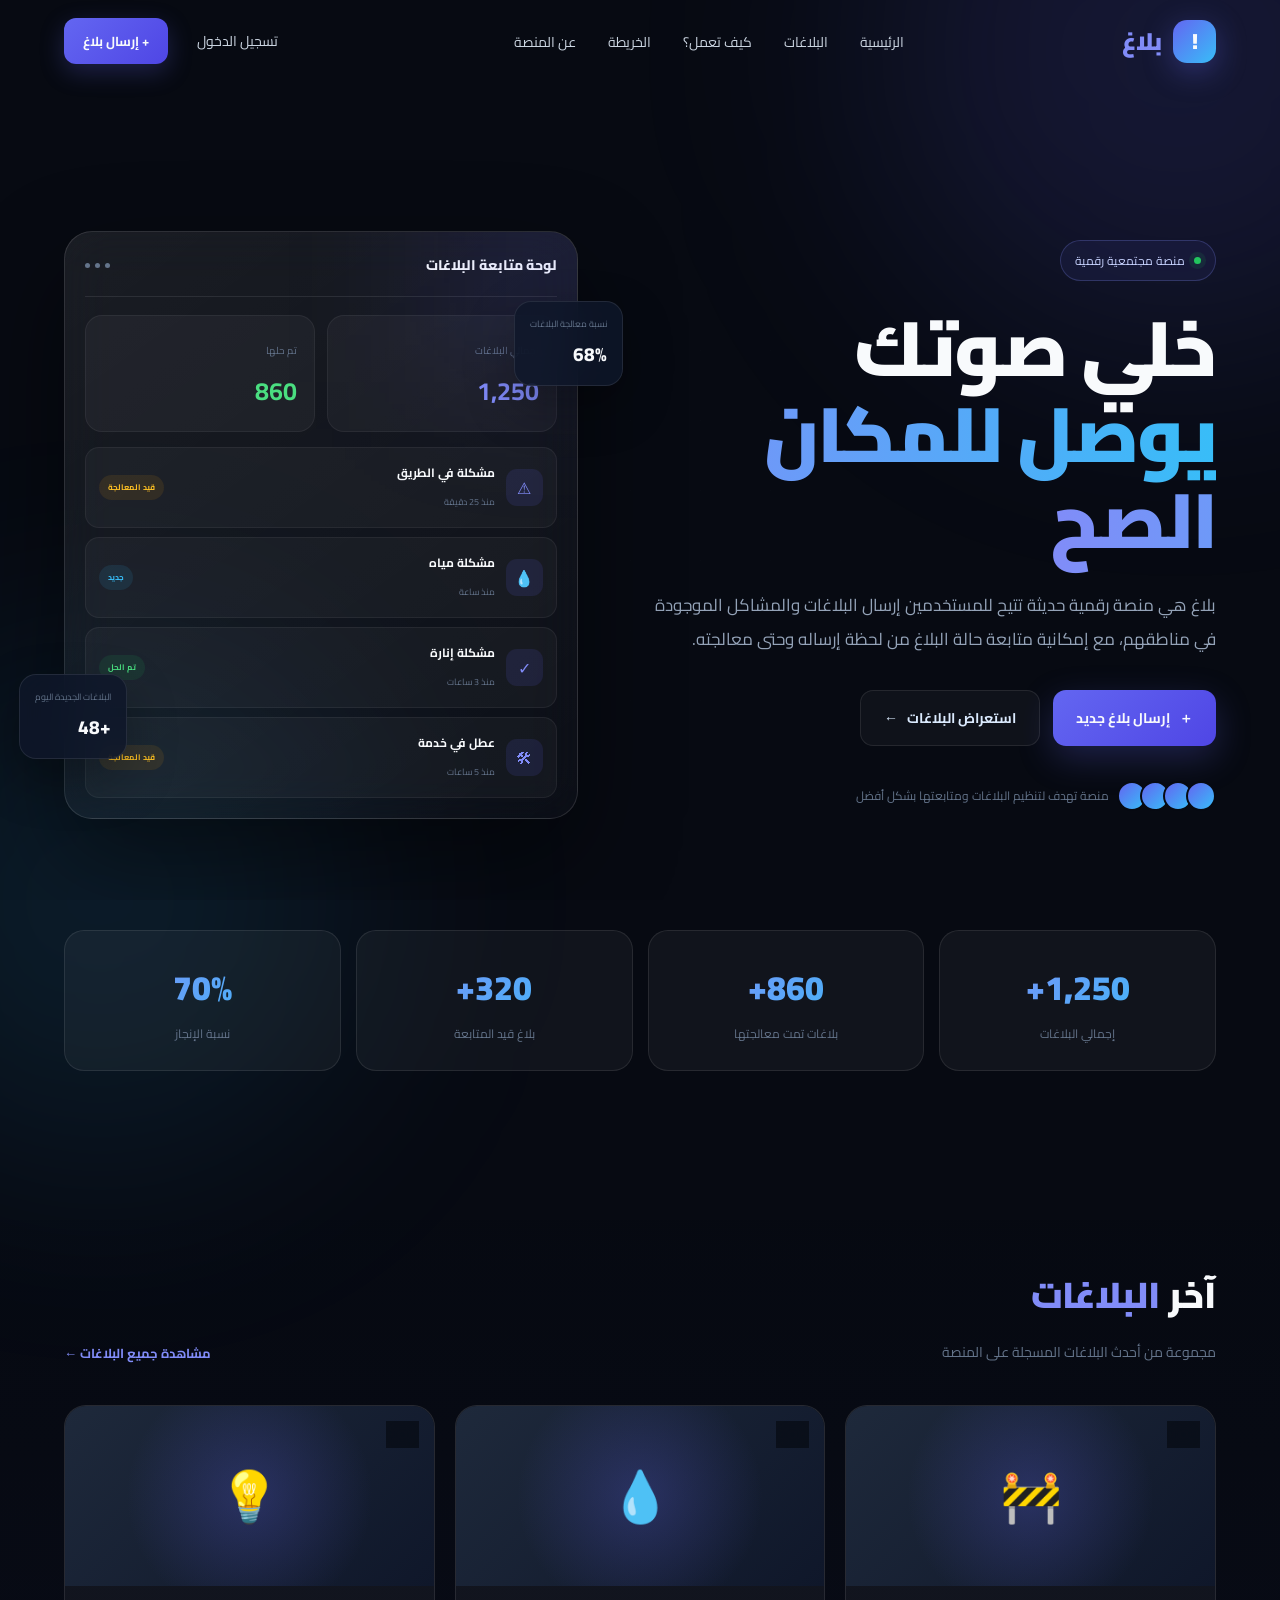
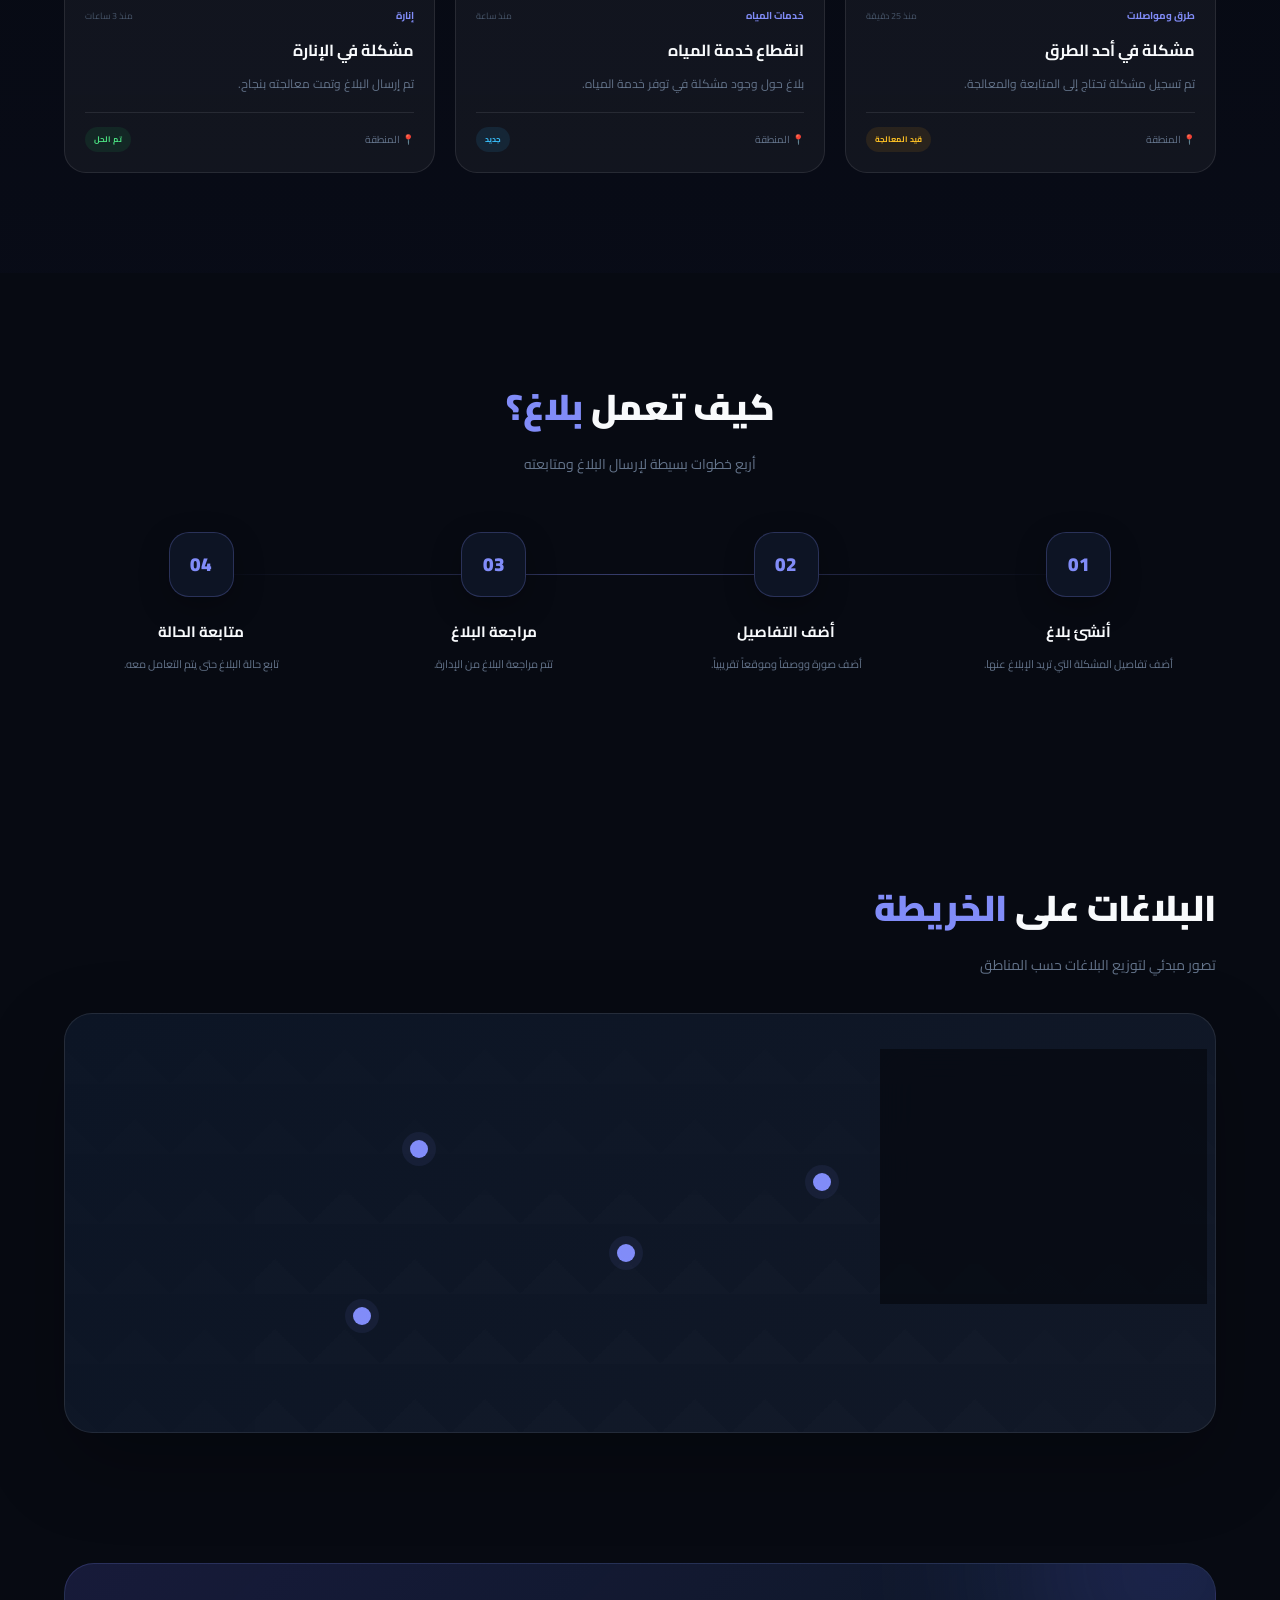
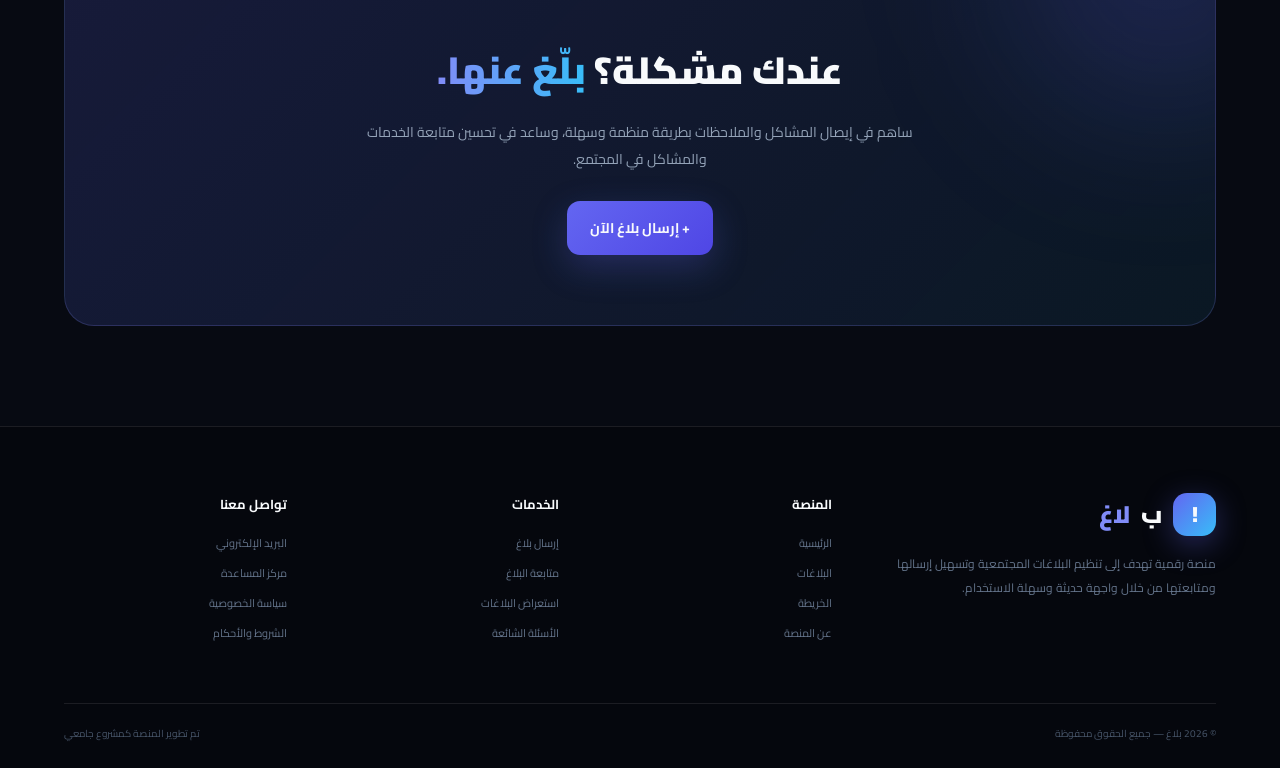
==== index.html @ b34ffbd8 "Add files via upload" ====
<!DOCTYPE html>
<html lang="ar" dir="rtl">

<head>
    
    <meta charset="UTF-8">
    <meta name="viewport" content="width=device-width, initial-scale=1.0">

    <title>بلاغ | منصة البلاغات الذكية</title>

    <meta name="description"
        content="بلاغ - منصة رقمية حديثة لإرسال البلاغات ومتابعتها بطريقة سهلة وسريعة.">

    <link rel="preconnect" href="https://fonts.googleapis.com">
    <link rel="preconnect" href="https://fonts.gstatic.com" crossorigin>

    <link
        href="https://fonts.googleapis.com/css2?family=Cairo:wght@400;500;600;700;800;900&display=swap"
        rel="stylesheet">

        <link rel="stylesheet" href="style.css">
    
</head>


<body>


    <!-- =====================================================
         NAVBAR
    ====================================================== -->

    <header class="navbar" id="navbar">

        <div class="nav-container">

            <a href="#" class="logo">

                <div class="logo-icon">
                    !
                </div>

                <span>بلاغ</span>

            </a>


            <ul class="nav-links">

                <li>
                    <a href="#home">الرئيسية</a>
                </li>

                <li>
                    <a href="#reports">البلاغات</a>
                </li>

                <li>
                    <a href="#how">كيف تعمل؟</a>
                </li>

                <li>
                    <a href="#map">الخريطة</a>
                </li>

                <li>
                    <a href="#about">عن المنصة</a>
                </li>

            </ul>


            <div class="nav-actions">

                <a href="login.html" class="login-btn">
                    تسجيل الدخول
                </a>

                <a href="#" class="nav-report-btn">
                    + إرسال بلاغ
                </a>

                <button class="mobile-menu">
                    ☰
                </button>

            </div>

        </div>

    </header>



    <!-- =====================================================
         HERO
    ====================================================== -->

    <main id="home">

        <section class="hero">

            <div class="hero-grid"></div>


            <div class="hero-container">


                <div class="hero-content">

                    <div class="hero-badge">

                        <span class="live-dot"></span>

                        منصة مجتمعية رقمية

                    </div>


                    <h1>

                        خلي صوتك
                        <br>

                        <span class="gradient-text">
                            يوصل للمكان الصح
                        </span>

                    </h1>


                    <p class="hero-description">

                        بلاغ هي منصة رقمية حديثة تتيح للمستخدمين
                        إرسال البلاغات والمشاكل الموجودة في مناطقهم،
                        مع إمكانية متابعة حالة البلاغ من لحظة إرساله
                        وحتى معالجته.

                    </p>


                    <div class="hero-buttons">

                        <a href="report.html" class="btn btn-primary">

                            <span>＋</span>

                            إرسال بلاغ جديد

                        </a>


                        <a href="#reports" class="btn btn-secondary">

                            استعراض البلاغات

                            <span>←</span>

                        </a>

                    </div>


                    <div class="trust-row">

                        <div class="avatars">

                            <div class="avatar"></div>

                            <div class="avatar"></div>

                            <div class="avatar"></div>

                            <div class="avatar"></div>

                        </div>

                        <span>
                            منصة تهدف لتنظيم البلاغات
                            ومتابعتها بشكل أفضل
                        </span>

                    </div>

                </div>



                <!-- Dashboard -->

                <div class="dashboard-wrapper">


                    <div class="dashboard">


                        <div class="dash-top">

                            <div class="dash-title">
                                لوحة متابعة البلاغات
                            </div>

                            <div class="dash-menu">

                                <span></span>
                                <span></span>
                                <span></span>

                            </div>

                        </div>


                        <div class="dash-stat-grid">

                            <div class="mini-stat">

                                <small>
                                    إجمالي البلاغات
                                </small>

                                <strong class="blue">
                                    1,250
                                </strong>

                            </div>


                            <div class="mini-stat">

                                <small>
                                    تم حلها
                                </small>

                                <strong class="green">
                                    860
                                </strong>

                            </div>

                        </div>


                        <div class="report-list">


                            <div class="report-item">

                                <div class="report-info">

                                    <div class="report-icon">
                                        ⚠
                                    </div>

                                    <div>

                                        <strong>
                                            مشكلة في الطريق
                                        </strong>

                                        <small>
                                            منذ 25 دقيقة
                                        </small>

                                    </div>

                                </div>

                                <span class="status orange">
                                    قيد المعالجة
                                </span>

                            </div>


                            <div class="report-item">

                                <div class="report-info">

                                    <div class="report-icon">
                                        💧
                                    </div>

                                    <div>

                                        <strong>
                                            مشكلة مياه
                                        </strong>

                                        <small>
                                            منذ ساعة
                                        </small>

                                    </div>

                                </div>

                                <span class="status blue">
                                    جديد
                                </span>

                            </div>


                            <div class="report-item">

                                <div class="report-info">

                                    <div class="report-icon">
                                        ✓
                                    </div>

                                    <div>

                                        <strong>
                                            مشكلة إنارة
                                        </strong>

                                        <small>
                                            منذ 3 ساعات
                                        </small>

                                    </div>

                                </div>

                                <span class="status green">
                                    تم الحل
                                </span>

                            </div>


                            <div class="report-item">

                                <div class="report-info">

                                    <div class="report-icon">
                                        🛠
                                    </div>

                                    <div>

                                        <strong>
                                            عطل في خدمة
                                        </strong>

                                        <small>
                                            منذ 5 ساعات
                                        </small>

                                    </div>

                                </div>

                                <span class="status orange">
                                    قيد المعالجة
                                </span>

                            </div>


                        </div>

                    </div>


                    <div class="floating-card one">

                        <div class="floating-title">
                            نسبة معالجة البلاغات
                        </div>

                        <div class="floating-number">
                            68%
                        </div>

                    </div>


                    <div class="floating-card two">

                        <div class="floating-title">
                            البلاغات الجديدة اليوم
                        </div>

                        <div class="floating-number">
                            +48
                        </div>

                    </div>


                </div>

            </div>

        </section>



        <!-- =====================================================
             STATISTICS
        ====================================================== -->

        <section class="stats-section">

            <div class="container">

                <div class="stats-grid">


                    <div class="stat-card">

                        <div class="stat-number">
                            1,250+
                        </div>

                        <div class="stat-label">
                            إجمالي البلاغات
                        </div>

                    </div>


                    <div class="stat-card">

                        <div class="stat-number">
                            860+
                        </div>

                        <div class="stat-label">
                            بلاغات تمت معالجتها
                        </div>

                    </div>


                    <div class="stat-card">

                        <div class="stat-number">
                            320+
                        </div>

                        <div class="stat-label">
                            بلاغ قيد المتابعة
                        </div>

                    </div>


                    <div class="stat-card">

                        <div class="stat-number">
                            70%
                        </div>

                        <div class="stat-label">
                            نسبة الإنجاز
                        </div>

                    </div>


                </div>

            </div>

        </section>



        <!-- =====================================================
             REPORTS
        ====================================================== -->

        <section class="section reports-section" id="reports">

            <div class="container">


                <div class="section-header">

                    <div class="section-title">

                        <h2>
                            آخر <span>البلاغات</span>
                        </h2>

                        <p>
                            مجموعة من أحدث البلاغات المسجلة على المنصة
                        </p>

                    </div>

                    <a href="#" class="view-all">
                        مشاهدة جميع البلاغات ←
                    </a>

                </div>



                <div class="reports-grid">


                    <article class="report-card">

                        <div class="report-image">

                            <div class="image-pattern">
                                🚧
                            </div>

                        </div>

                        <div class="report-content">

                            <div class="report-meta">

                                <span class="category">
                                    طرق ومواصلات
                                </span>

                                <span class="time">
                                    منذ 25 دقيقة
                                </span>

                            </div>

                            <h3>
                                مشكلة في أحد الطرق
                            </h3>

                            <p>
                                تم تسجيل مشكلة تحتاج إلى
                                المتابعة والمعالجة.
                            </p>

                            <div class="report-bottom">

                                <span class="location">
                                    📍 المنطقة
                                </span>

                                <span class="status orange">
                                    قيد المعالجة
                                </span>

                            </div>

                        </div>

                    </article>



                    <article class="report-card">

                        <div class="report-image">

                            <div class="image-pattern">
                                💧
                            </div>

                        </div>

                        <div class="report-content">

                            <div class="report-meta">

                                <span class="category">
                                    خدمات المياه
                                </span>

                                <span class="time">
                                    منذ ساعة
                                </span>

                            </div>

                            <h3>
                                انقطاع خدمة المياه
                            </h3>

                            <p>
                                بلاغ حول وجود مشكلة في
                                توفر خدمة المياه.
                            </p>

                            <div class="report-bottom">

                                <span class="location">
                                    📍 المنطقة
                                </span>

                                <span class="status blue">
                                    جديد
                                </span>

                            </div>

                        </div>

                    </article>



                    <article class="report-card">

                        <div class="report-image">

                            <div class="image-pattern">
                                💡
                            </div>

                        </div>

                        <div class="report-content">

                            <div class="report-meta">

                                <span class="category">
                                    إنارة
                                </span>

                                <span class="time">
                                    منذ 3 ساعات
                                </span>

                            </div>

                            <h3>
                                مشكلة في الإنارة
                            </h3>

                            <p>
                                تم إرسال البلاغ وتمت
                                معالجته بنجاح.
                            </p>

                            <div class="report-bottom">

                                <span class="location">
                                    📍 المنطقة
                                </span>

                                <span class="status green">
                                    تم الحل
                                </span>

                            </div>

                        </div>

                    </article>


                </div>

            </div>

        </section>



        <!-- =====================================================
             HOW IT WORKS
        ====================================================== -->

        <section class="section how-section" id="how">

            <div class="container">


                <div class="section-title"
                    style="text-align:center;margin-bottom:55px;">

                    <h2>
                        كيف تعمل <span>بلاغ؟</span>
                    </h2>

                    <p>
                        أربع خطوات بسيطة لإرسال البلاغ ومتابعته
                    </p>

                </div>


                <div class="steps">


                    <div class="step">

                        <div class="step-number">
                            01
                        </div>

                        <h3>
                            أنشئ بلاغ
                        </h3>

                        <p>
                            أضف تفاصيل المشكلة
                            التي تريد الإبلاغ عنها.
                        </p>

                    </div>


                    <div class="step">

                        <div class="step-number">
                            02
                        </div>

                        <h3>
                            أضف التفاصيل
                        </h3>

                        <p>
                            أضف صورة ووصفاً
                            وموقعاً تقريبياً.
                        </p>

                    </div>


                    <div class="step">

                        <div class="step-number">
                            03
                        </div>

                        <h3>
                            مراجعة البلاغ
                        </h3>

                        <p>
                            تتم مراجعة البلاغ
                            من الإدارة.
                        </p>

                    </div>


                    <div class="step">

                        <div class="step-number">
                            04
                        </div>

                        <h3>
                            متابعة الحالة
                        </h3>

                        <p>
                            تابع حالة البلاغ
                            حتى يتم التعامل معه.
                        </p>

                    </div>


                </div>

            </div>

        </section>



        <!-- =====================================================
             MAP
        ====================================================== -->

        <section class="map-section" id="map">

            <div class="container">


                <div class="section-title"
                    style="margin-bottom:35px;">

                    <h2>
                        البلاغات على <span>الخريطة</span>
                    </h2>

                    <p>
                        تصور مبدئي لتوزيع البلاغات حسب المناطق
                    </p>

                </div>


                <div class="map-container">

                    <div class="map-grid"></div>


                    <div class="map-pin pin-1"></div>

                    <div class="map-pin pin-2"></div>

                    <div class="map-pin pin-3"></div>

                    <div class="map-pin pin-4"></div>


                    <div class="map-info">

                        <h3>
                            خريطة البلاغات
                        </h3>

                        <p>
                            يمكن للمستخدم مشاهدة البلاغات
                            المسجلة في المناطق المختلفة
                            ومعرفة حالتها.
                        </p>

                        <a href="#" class="btn btn-primary">
                            فتح الخريطة
                        </a>

                    </div>

                </div>

            </div>

        </section>



        <!-- =====================================================
             CTA
        ====================================================== -->

        <section class="cta-section">

            <div class="container">

                <div class="cta">

                    <h2>
                        عندك مشكلة؟
                        <span class="gradient-text">
                            بلّغ عنها.
                        </span>
                    </h2>

                    <p>
                        ساهم في إيصال المشاكل والملاحظات
                        بطريقة منظمة وسهلة، وساعد في تحسين
                        متابعة الخدمات والمشاكل في المجتمع.
                    </p>

                    <a href="#" class="btn btn-primary">
                        + إرسال بلاغ الآن
                    </a>

                </div>

            </div>

        </section>


    </main>



    <!-- =====================================================
         FOOTER
    ====================================================== -->

    <footer id="about">

        <div class="container">


            <div class="footer-grid">


                <div class="footer-brand">

                    <a href="#" class="logo">

                        <div class="logo-icon">
                            !
                        </div>

                        ب<span>لاغ</span>

                    </a>

                    <p>
                        منصة رقمية تهدف إلى تنظيم البلاغات
                        المجتمعية وتسهيل إرسالها ومتابعتها
                        من خلال واجهة حديثة وسهلة الاستخدام.
                    </p>

                </div>


                <div class="footer-column">

                    <h4>
                        المنصة
                    </h4>

                    <a href="#">
                        الرئيسية
                    </a>

                    <a href="#">
                        البلاغات
                    </a>

                    <a href="#">
                        الخريطة
                    </a>

                    <a href="#">
                        عن المنصة
                    </a>

                </div>


                <div class="footer-column">

                    <h4>
                        الخدمات
                    </h4>

                    <a href="#">
                        إرسال بلاغ
                    </a>

                    <a href="#">
                        متابعة البلاغ
                    </a>

                    <a href="reports.html">
                        استعراض البلاغات
                    </a>

                    <a href="#">
                        الأسئلة الشائعة
                    </a>

                </div>


                <div class="footer-column">

                    <h4>
                        تواصل معنا
                    </h4>

                    <a href="#">
                        البريد الإلكتروني
                    </a>

                    <a href="#">
                        مركز المساعدة
                    </a>

                    <a href="#">
                        سياسة الخصوصية
                    </a>

                    <a href="#">
                        الشروط والأحكام
                    </a>

                </div>


            </div>


            <div class="footer-bottom">

                <span>
                    © 2026 بلاغ — جميع الحقوق محفوظة
                </span>

                <span>
                    تم تطوير المنصة كمشروع جامعي
                </span>

            </div>


        </div>

    </footer>



    <!-- =====================================================
         JAVASCRIPT
    ====================================================== -->

    <script src="script.js"></script>
</body>

</html>
---- style.css ----
/* =====================================================
           GLOBAL
        ===================================================== */

        * {
            margin: 0;
            padding: 0;
            box-sizing: border-box;
        }

        :root {

            --bg: #070a12;
            --bg-2: #0b1020;

            --card: rgba(255,255,255,0.045);
            --card-hover: rgba(255,255,255,0.075);

            --border: rgba(255,255,255,0.09);

            --primary: #6366f1;
            --primary-light: #818cf8;

            --cyan: #38bdf8;

            --green: #22c55e;
            --orange: #f59e0b;
            --red: #ef4444;

            --text: #f8fafc;
            --muted: #94a3b8;

            --radius: 22px;
        }

        html {
            scroll-behavior: smooth;
        }

        body {
            font-family: "Cairo", sans-serif;
            background: var(--bg);
            color: var(--text);
            overflow-x: hidden;
        }

        a {
            text-decoration: none;
            color: inherit;
        }

        button {
            font-family: inherit;
        }

        .container {
            width: min(1180px, 90%);
            margin: auto;
        }


        /* =====================================================
           BACKGROUND
        ===================================================== */

        body::before {
            content: "";

            position: fixed;

            width: 600px;
            height: 600px;

            top: -250px;
            right: -200px;

            background: rgba(99,102,241,0.15);

            filter: blur(120px);

            border-radius: 50%;

            pointer-events: none;

            z-index: -2;
        }

        body::after {
            content: "";

            position: fixed;

            width: 500px;
            height: 500px;

            bottom: -250px;
            left: -150px;

            background: rgba(56,189,248,0.10);

            filter: blur(120px);

            border-radius: 50%;

            pointer-events: none;

            z-index: -2;
        }


        /* =====================================================
           NAVBAR
        ===================================================== */

        .navbar {
            position: fixed;

            top: 0;
            right: 0;

            width: 100%;

            z-index: 1000;

            padding: 18px 0;

            transition: 0.3s;
        }

        .navbar.scrolled {
            background: rgba(7,10,18,0.75);

            backdrop-filter: blur(20px);

            border-bottom: 1px solid var(--border);
        }

        .nav-container {
            width: min(1180px, 90%);
            margin: auto;

            display: flex;

            align-items: center;

            justify-content: space-between;
        }

        .logo {
            display: flex;

            align-items: center;

            gap: 11px;

            font-size: 24px;

            font-weight: 900;
        }

        .logo-icon {
            width: 43px;
            height: 43px;

            border-radius: 14px;

            display: flex;

            align-items: center;

            justify-content: center;

            background:
                linear-gradient(
                    135deg,
                    var(--primary),
                    var(--cyan)
                );

            box-shadow:
                0 8px 30px rgba(99,102,241,0.35);

            font-size: 22px;
        }

        .logo span {
            color: var(--primary-light);
        }

        .nav-links {
            display: flex;

            align-items: center;

            gap: 32px;

            list-style: none;
        }

        .nav-links a {
            color: #cbd5e1;

            font-size: 14px;

            transition: 0.3s;
        }

        .nav-links a:hover {
            color: white;
        }

        .nav-actions {
            display: flex;

            align-items: center;

            gap: 12px;
        }

        .login-btn {
            color: #cbd5e1;

            padding: 10px 17px;

            font-size: 14px;
        }

        .nav-report-btn {
            padding: 11px 19px;

            border-radius: 12px;

            background:
                linear-gradient(
                    135deg,
                    var(--primary),
                    #4f46e5
                );

            font-size: 13px;

            font-weight: 700;

            box-shadow:
                0 8px 25px rgba(99,102,241,0.25);

            transition: 0.3s;
        }

        .nav-report-btn:hover {
            transform: translateY(-2px);

            box-shadow:
                0 12px 35px rgba(99,102,241,0.35);
        }


        /* =====================================================
           HERO
        ===================================================== */

        .hero {
            min-height: 900px;

            padding-top: 150px;

            position: relative;

            display: flex;

            align-items: center;

            overflow: hidden;
        }

        .hero-grid {
            position: absolute;

            inset: 0;

            opacity: 0.17;

            background-image:
                linear-gradient(
                    rgba(255,255,255,0.035) 1px,
                    transparent 1px
                ),
                linear-gradient(
                    90deg,
                    rgba(255,255,255,0.035) 1px,
                    transparent 1px
                );

            background-size: 70px 70px;

            mask-image:
                radial-gradient(
                    ellipse at center,
                    black 20%,
                    transparent 75%
                );
        }

        .hero-container {
            width: min(1180px, 90%);

            margin: auto;

            display: grid;

            grid-template-columns: 1.05fr 0.95fr;

            gap: 70px;

            align-items: center;

            position: relative;

            z-index: 2;
        }

        .hero-content {
            animation: heroIn 1s ease forwards;
        }

        @keyframes heroIn {

            from {
                opacity: 0;
                transform: translateY(30px);
            }

            to {
                opacity: 1;
                transform: translateY(0);
            }

        }

        .hero-badge {
            display: inline-flex;

            align-items: center;

            gap: 9px;

            padding: 8px 14px;

            border-radius: 50px;

            border: 1px solid rgba(129,140,248,0.25);

            background:
                rgba(99,102,241,0.08);

            color: #c7d2fe;

            font-size: 12px;

            margin-bottom: 24px;
        }

        .live-dot {
            width: 7px;
            height: 7px;

            border-radius: 50%;

            background: #22c55e;

            box-shadow:
                0 0 0 5px rgba(34,197,94,0.10);

            animation: pulse 2s infinite;
        }

        @keyframes pulse {

            0%,100% {
                opacity: 1;
            }

            50% {
                opacity: 0.4;
            }

        }

        .hero h1 {
            font-size: clamp(48px, 6vw, 78px);

            line-height: 1.12;

            font-weight: 900;

            letter-spacing: -2px;

            margin-bottom: 25px;
        }

        .gradient-text {
            background:
                linear-gradient(
                    90deg,
                    #818cf8,
                    #38bdf8
                );

            -webkit-background-clip: text;

            background-clip: text;

            color: transparent;
        }

        .hero-description {
            color: var(--muted);

            font-size: 17px;

            line-height: 2;

            max-width: 600px;

            margin-bottom: 34px;
        }

        .hero-buttons {
            display: flex;

            gap: 13px;

            flex-wrap: wrap;

            margin-bottom: 35px;
        }

        .btn {
            display: inline-flex;

            align-items: center;

            justify-content: center;

            gap: 9px;

            padding: 14px 23px;

            border-radius: 13px;

            font-size: 14px;

            font-weight: 700;

            transition: 0.3s;

            cursor: pointer;
        }

        .btn-primary {
            background:
                linear-gradient(
                    135deg,
                    #6366f1,
                    #4f46e5
                );

            box-shadow:
                0 12px 35px rgba(99,102,241,0.25);
        }

        .btn-primary:hover {
            transform: translateY(-3px);

            box-shadow:
                0 18px 45px rgba(99,102,241,0.35);
        }

        .btn-secondary {
            border: 1px solid var(--border);

            background: rgba(255,255,255,0.035);

            color: #dbeafe;
        }

        .btn-secondary:hover {
            background: rgba(255,255,255,0.07);

            transform: translateY(-3px);
        }

        .trust-row {
            display: flex;

            align-items: center;

            gap: 15px;

            color: #64748b;

            font-size: 12px;
        }

        .avatars {
            display: flex;

            direction: ltr;
        }

        .avatar {
            width: 30px;
            height: 30px;

            border-radius: 50%;

            border: 2px solid var(--bg);

            background:
                linear-gradient(
                    135deg,
                    #6366f1,
                    #38bdf8
                );

            margin-left: -7px;
        }


        /* =====================================================
           HERO DASHBOARD
        ===================================================== */

        .dashboard-wrapper {
            position: relative;

            animation: float 5s ease-in-out infinite;
        }

        @keyframes float {

            0%,100% {
                transform: translateY(0);
            }

            50% {
                transform: translateY(-12px);
            }

        }

        .dashboard {
            padding: 20px;

            border-radius: 28px;

            background:
                linear-gradient(
                    145deg,
                    rgba(255,255,255,0.08),
                    rgba(255,255,255,0.025)
                );

            border: 1px solid rgba(255,255,255,0.12);

            backdrop-filter: blur(25px);

            box-shadow:
                0 40px 100px rgba(0,0,0,0.45);

            position: relative;

            overflow: hidden;
        }

        .dashboard::before {
            content: "";

            position: absolute;

            width: 250px;
            height: 250px;

            background: rgba(99,102,241,0.12);

            filter: blur(70px);

            top: -100px;
            right: -100px;
        }

        .dash-top {
            display: flex;

            justify-content: space-between;

            align-items: center;

            padding-bottom: 18px;

            border-bottom: 1px solid var(--border);

            margin-bottom: 18px;
        }

        .dash-title {
            font-size: 14px;

            font-weight: 800;
        }

        .dash-menu {
            display: flex;

            gap: 5px;
        }

        .dash-menu span {
            width: 5px;
            height: 5px;

            border-radius: 50%;

            background: #64748b;
        }

        .dash-stat-grid {
            display: grid;

            grid-template-columns: repeat(2,1fr);

            gap: 12px;

            margin-bottom: 15px;
        }

        .mini-stat {
            padding: 17px;

            background: rgba(255,255,255,0.04);

            border: 1px solid rgba(255,255,255,0.06);

            border-radius: 17px;
        }

        .mini-stat small {
            color: #64748b;

            font-size: 10px;
        }

        .mini-stat strong {
            display: block;

            font-size: 25px;

            margin-top: 4px;
        }

        .mini-stat .blue {
            color: #818cf8;
        }

        .mini-stat .green {
            color: #4ade80;
        }

        .report-list {
            display: flex;

            flex-direction: column;

            gap: 9px;
        }

        .report-item {
            display: flex;

            align-items: center;

            justify-content: space-between;

            padding: 13px;

            border-radius: 14px;

            background: rgba(255,255,255,0.035);

            border: 1px solid rgba(255,255,255,0.055);
        }

        .report-info {
            display: flex;

            align-items: center;

            gap: 11px;
        }

        .report-icon {
            width: 37px;
            height: 37px;

            border-radius: 11px;

            display: flex;

            align-items: center;

            justify-content: center;

            background: rgba(99,102,241,0.12);

            color: #818cf8;

            font-size: 16px;
        }

        .report-info strong {
            display: block;

            font-size: 12px;
        }

        .report-info small {
            color: #64748b;

            font-size: 9px;
        }

        .status {
            padding: 5px 9px;

            border-radius: 20px;

            font-size: 8px;

            font-weight: 700;
        }

        .status.green {
            background: rgba(34,197,94,0.10);

            color: #4ade80;
        }

        .status.orange {
            background: rgba(245,158,11,0.10);

            color: #fbbf24;
        }

        .status.blue {
            background: rgba(56,189,248,0.10);

            color: #38bdf8;
        }


        /* =====================================================
           FLOATING CARDS
        ===================================================== */

        .floating-card {
            position: absolute;

            background:
                rgba(15,23,42,0.85);

            border: 1px solid var(--border);

            backdrop-filter: blur(15px);

            border-radius: 17px;

            padding: 13px 15px;

            box-shadow:
                0 20px 50px rgba(0,0,0,0.3);
        }

        .floating-card.one {
            top: 70px;

            right: -45px;
        }

        .floating-card.two {
            bottom: 60px;

            left: -45px;
        }

        .floating-title {
            font-size: 9px;

            color: #64748b;

            margin-bottom: 4px;
        }

        .floating-number {
            font-size: 19px;

            font-weight: 800;
        }


        /* =====================================================
           STATS
        ===================================================== */

        .stats-section {
            padding: 30px 0 90px;
        }

        .stats-grid {
            display: grid;

            grid-template-columns:
                repeat(4,1fr);

            gap: 15px;
        }

        .stat-card {
            padding: 25px;

            border-radius: 20px;

            background: var(--card);

            border: 1px solid var(--border);

            text-align: center;

            transition: 0.3s;
        }

        .stat-card:hover {
            transform: translateY(-6px);

            background: var(--card-hover);
        }

        .stat-number {
            font-size: 34px;

            font-weight: 900;

            background:
                linear-gradient(
                    135deg,
                    #818cf8,
                    #38bdf8
                );

            -webkit-background-clip: text;

            color: transparent;
        }

        .stat-label {
            color: #64748b;

            font-size: 12px;

            margin-top: 3px;
        }


        /* =====================================================
           SECTION HEADER
        ===================================================== */

        .section {
            padding: 100px 0;
        }

        .section-header {
            display: flex;

            align-items: end;

            justify-content: space-between;

            margin-bottom: 40px;
        }

        .section-title h2 {
            font-size: 36px;

            font-weight: 900;

            margin-bottom: 10px;
        }

        .section-title h2 span {
            color: #818cf8;
        }

        .section-title p {
            color: #64748b;

            font-size: 14px;
        }

        .view-all {
            color: #818cf8;

            font-size: 13px;

            font-weight: 700;
        }


        /* =====================================================
           REPORTS
        ===================================================== */

        .reports-section {
            background:
                linear-gradient(
                    180deg,
                    transparent,
                    rgba(99,102,241,0.025)
                );
        }

        .reports-grid {
            display: grid;

            grid-template-columns:
                repeat(3,1fr);

            gap: 20px;
        }

        .report-card {
            overflow: hidden;

            border-radius: 22px;

            background: var(--card);

            border: 1px solid var(--border);

            transition: 0.35s;
        }

        .report-card:hover {
            transform: translateY(-8px);

            border-color:
                rgba(129,140,248,0.3);

            box-shadow:
                0 25px 60px rgba(0,0,0,0.25);
        }

        .report-image {
            height: 180px;

            position: relative;

            overflow: hidden;

            background:
                linear-gradient(
                    135deg,
                    #1e293b,
                    #0f172a
                );
        }

        .report-image::after {
            content: "بلاغ";

            position: absolute;

            top: 15px;
            right: 15px;

            padding: 5px 10px;

            background:
                rgba(7,10,18,0.7);

            backdrop-filter: blur(10px);

            border-radius: 20px;

            font-size: 9px;

            color: white;
        }

        .image-pattern {
            width: 100%;
            height: 100%;

            display: flex;

            align-items: center;

            justify-content: center;

            font-size: 50px;

            background:
                radial-gradient(
                    circle at center,
                    rgba(99,102,241,0.25),
                    transparent 60%
                );
        }

        .report-content {
            padding: 20px;
        }

        .report-meta {
            display: flex;

            align-items: center;

            justify-content: space-between;

            margin-bottom: 10px;
        }

        .category {
            color: #818cf8;

            font-size: 10px;

            font-weight: 700;
        }

        .time {
            color: #475569;

            font-size: 9px;
        }

        .report-content h3 {
            font-size: 16px;

            margin-bottom: 8px;
        }

        .report-content p {
            color: #64748b;

            font-size: 12px;

            line-height: 1.8;

            margin-bottom: 17px;
        }

        .report-bottom {
            display: flex;

            justify-content: space-between;

            align-items: center;

            padding-top: 14px;

            border-top: 1px solid var(--border);
        }

        .location {
            color: #64748b;

            font-size: 10px;
        }


        /* =====================================================
           HOW IT WORKS
        ===================================================== */

        .how-section {
            position: relative;
        }

        .steps {
            display: grid;

            grid-template-columns:
                repeat(4,1fr);

            gap: 18px;

            position: relative;
        }

        .steps::before {
            content: "";

            position: absolute;

            top: 42px;

            left: 12%;

            right: 12%;

            height: 1px;

            background:
                linear-gradient(
                    90deg,
                    transparent,
                    rgba(129,140,248,0.4),
                    transparent
                );
        }

        .step {
            position: relative;

            text-align: center;

            z-index: 2;
        }

        .step-number {
            width: 65px;
            height: 65px;

            margin: auto auto 20px;

            border-radius: 20px;

            display: flex;

            align-items: center;

            justify-content: center;

            background:
                #0d1424;

            border: 1px solid rgba(129,140,248,0.25);

            color: #818cf8;

            font-size: 19px;

            font-weight: 900;

            box-shadow:
                0 10px 30px rgba(0,0,0,0.25);
        }

        .step h3 {
            font-size: 15px;

            margin-bottom: 9px;
        }

        .step p {
            color: #64748b;

            font-size: 11px;

            line-height: 1.8;
        }


        /* =====================================================
           MAP SECTION
        ===================================================== */

        .map-section {
            padding: 100px 0;
        }

        .map-container {
            min-height: 420px;

            border-radius: 28px;

            overflow: hidden;

            position: relative;

            border: 1px solid var(--border);

            background:
                linear-gradient(
                    135deg,
                    #0c1525,
                    #111827
                );

            box-shadow:
                0 30px 80px rgba(0,0,0,0.25);
        }

        .map-grid {
            position: absolute;

            inset: 0;

            opacity: 0.25;

            background-image:
                linear-gradient(
                    45deg,
                    rgba(255,255,255,0.04) 25%,
                    transparent 25%
                ),
                linear-gradient(
                    -45deg,
                    rgba(255,255,255,0.04) 25%,
                    transparent 25%
                );

            background-size: 70px 70px;
        }

        .map-info {
            position: absolute;

            top: 35px;
            right: 35px;

            width: 300px;

            padding: 25px;

            border-radius: 20px;

            background:
                rgba(7,10,18,0.8);

            border: 1px solid var(--border);

            backdrop-filter: blur(18px);
        }

        .map-info h3 {
            font-size: 20px;

            margin-bottom: 9px;
        }

        .map-info p {
            color: #64748b;

            font-size: 12px;

            line-height: 1.8;

            margin-bottom: 20px;
        }

        .map-pin {
            position: absolute;

            width: 18px;
            height: 18px;

            border-radius: 50%;

            background: #818cf8;

            border: 4px solid rgba(129,140,248,0.2);

            box-shadow:
                0 0 0 8px rgba(129,140,248,0.08);

            animation: pinPulse 2s infinite;
        }

        @keyframes pinPulse {

            0%,100% {
                box-shadow:
                    0 0 0 7px
                    rgba(129,140,248,0.08);
            }

            50% {
                box-shadow:
                    0 0 0 14px
                    rgba(129,140,248,0.02);
            }

        }

        .pin-1 {
            top: 30%;
            left: 30%;
        }

        .pin-2 {
            top: 55%;
            left: 48%;
        }

        .pin-3 {
            top: 38%;
            left: 65%;
        }

        .pin-4 {
            top: 70%;
            left: 25%;
        }


        /* =====================================================
           CTA
        ===================================================== */

        .cta-section {
            padding: 30px 0 100px;
        }

        .cta {
            position: relative;

            overflow: hidden;

            border-radius: 30px;

            padding: 70px 50px;

            text-align: center;

            background:
                linear-gradient(
                    135deg,
                    rgba(99,102,241,0.18),
                    rgba(56,189,248,0.08)
                );

            border: 1px solid rgba(129,140,248,0.2);
        }

        .cta::before {
            content: "";

            position: absolute;

            width: 300px;
            height: 300px;

            border-radius: 50%;

            background: rgba(99,102,241,0.18);

            filter: blur(80px);

            top: -150px;
            right: -100px;
        }

        .cta h2 {
            position: relative;

            font-size: 38px;

            font-weight: 900;

            margin-bottom: 13px;
        }

        .cta p {
            position: relative;

            color: #94a3b8;

            font-size: 14px;

            max-width: 600px;

            margin: 0 auto 28px;

            line-height: 1.9;
        }


        /* =====================================================
           FOOTER
        ===================================================== */

        footer {
            border-top: 1px solid var(--border);

            background: #05070d;

            padding: 65px 0 25px;
        }

        .footer-grid {
            display: grid;

            grid-template-columns:
                1.5fr 1fr 1fr 1fr;

            gap: 50px;

            padding-bottom: 50px;
        }

        .footer-brand p {
            color: #64748b;

            font-size: 12px;

            line-height: 2;

            max-width: 330px;

            margin-top: 15px;
        }

        .footer-column h4 {
            font-size: 13px;

            margin-bottom: 17px;
        }

        .footer-column a {
            display: block;

            color: #64748b;

            font-size: 11px;

            margin-bottom: 10px;

            transition: 0.3s;
        }

        .footer-column a:hover {
            color: #818cf8;
        }

        .footer-bottom {
            padding-top: 20px;

            border-top: 1px solid var(--border);

            display: flex;

            justify-content: space-between;

            color: #475569;

            font-size: 10px;
        }


        /* =====================================================
           MOBILE
        ===================================================== */

        .mobile-menu {
            display: none;

            width: 42px;
            height: 42px;

            border-radius: 12px;

            border: 1px solid var(--border);

            background: rgba(255,255,255,0.04);

            color: white;

            cursor: pointer;

            align-items: center;

            justify-content: center;

            font-size: 20px;
        }

        @media(max-width: 1000px) {

            .hero-container {
                grid-template-columns: 1fr;

                text-align: center;
            }

            .hero-content {
                max-width: 750px;

                margin: auto;
            }

            .hero-buttons,
            .trust-row {
                justify-content: center;
            }

            .dashboard-wrapper {
                max-width: 600px;

                width: 100%;

                margin: auto;
            }

            .stats-grid {
                grid-template-columns:
                    repeat(2,1fr);
            }

            .reports-grid {
                grid-template-columns:
                    repeat(2,1fr);
            }

            .steps {
                grid-template-columns:
                    repeat(2,1fr);

                gap: 40px;
            }

            .steps::before {
                display: none;
            }

            .footer-grid {
                grid-template-columns:
                    repeat(2,1fr);
            }

        }


        @media(max-width: 700px) {

            .nav-links,
            .login-btn {
                display: none;
            }

            .mobile-menu {
                display: flex;
            }

            .hero {
                padding-top: 125px;

                min-height: auto;

                padding-bottom: 80px;
            }

            .hero h1 {
                font-size: 44px;

                letter-spacing: -1px;
            }

            .hero-description {
                font-size: 14px;
            }

            .dashboard {
                padding: 13px;
            }

            .floating-card {
                display: none;
            }

            .stats-grid,
            .reports-grid,
            .steps {
                grid-template-columns: 1fr;
            }

            .section {
                padding: 75px 0;
            }

            .section-header {
                display: block;
            }

            .view-all {
                display: inline-block;

                margin-top: 15px;
            }

            .section-title h2 {
                font-size: 28px;
            }

            .map-info {
                right: 15px;

                left: 15px;

                width: auto;

                top: 15px;
            }

            .cta {
                padding: 55px 20px;
            }

            .cta h2 {
                font-size: 28px;
            }

            .footer-grid {
                grid-template-columns: 1fr;

                gap: 30px;
            }

            .footer-bottom {
                flex-direction: column;

                gap: 10px;

                text-align: center;
            }

        }
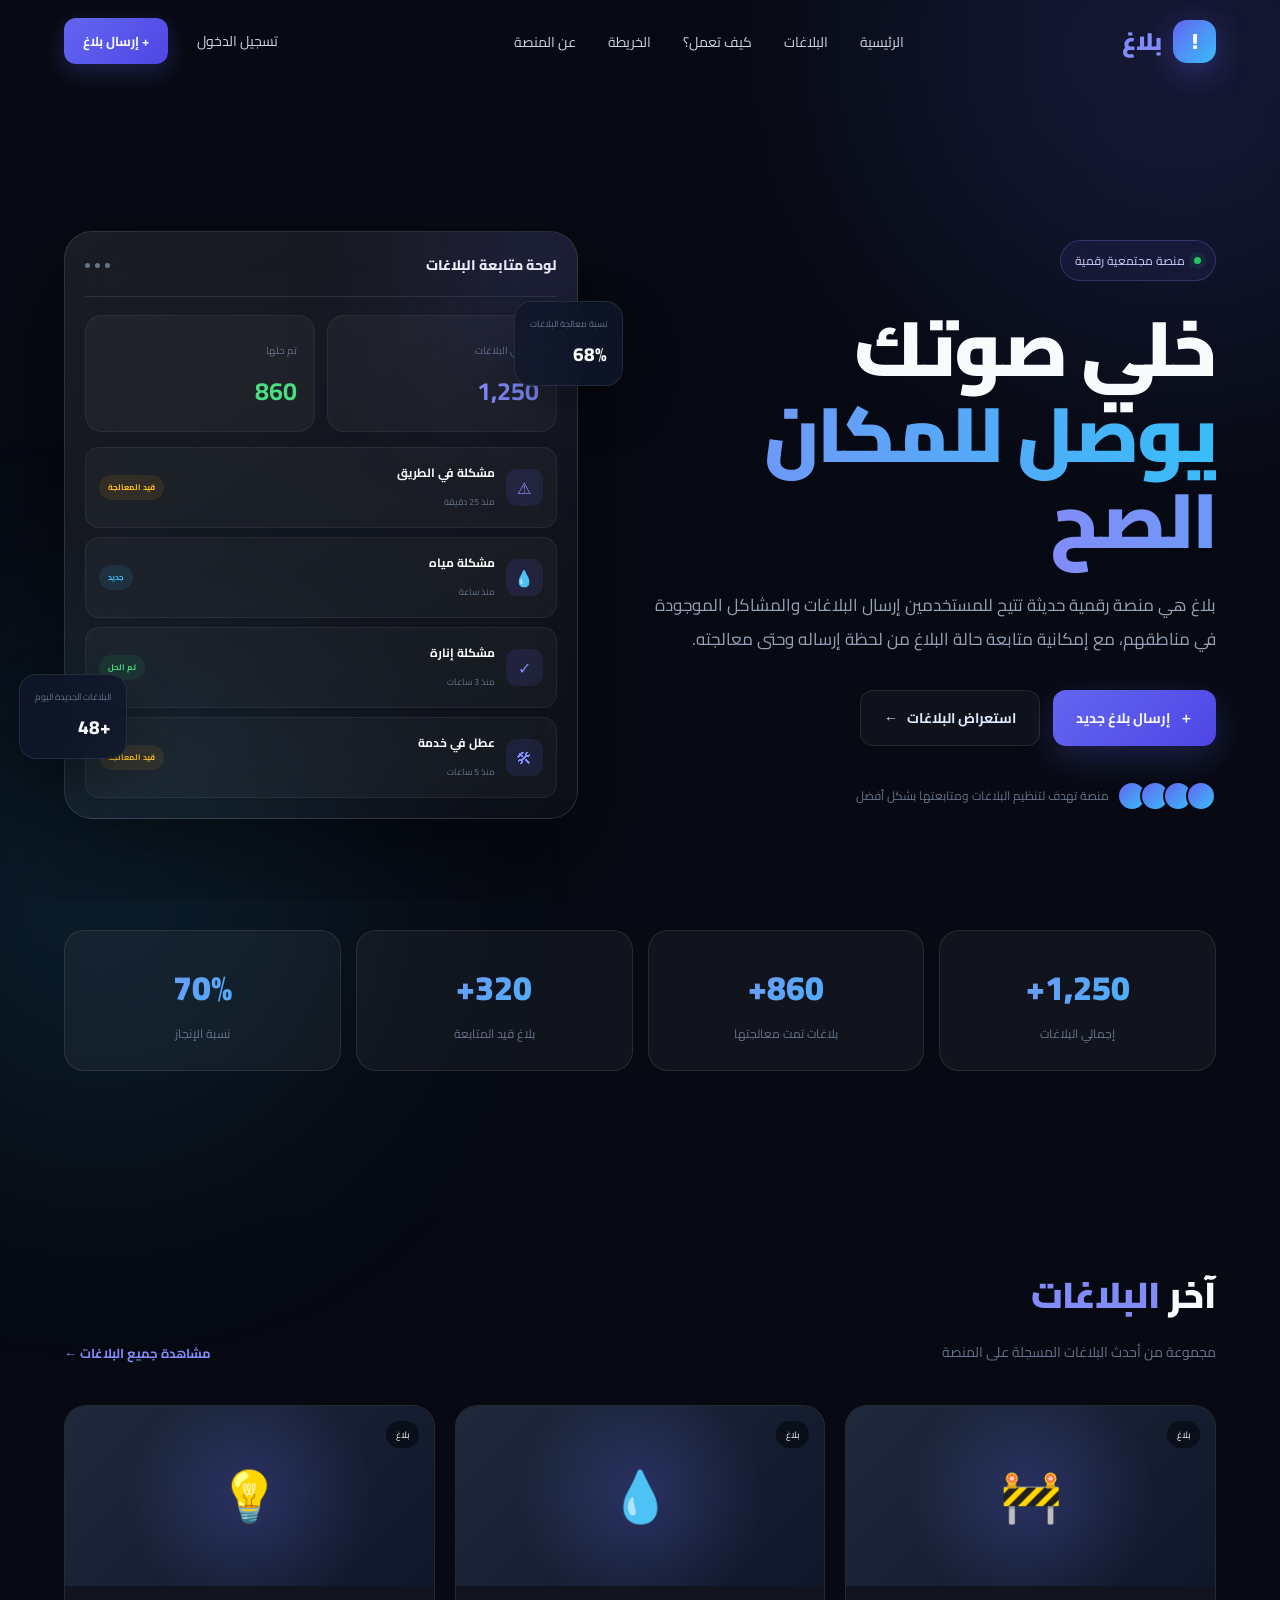
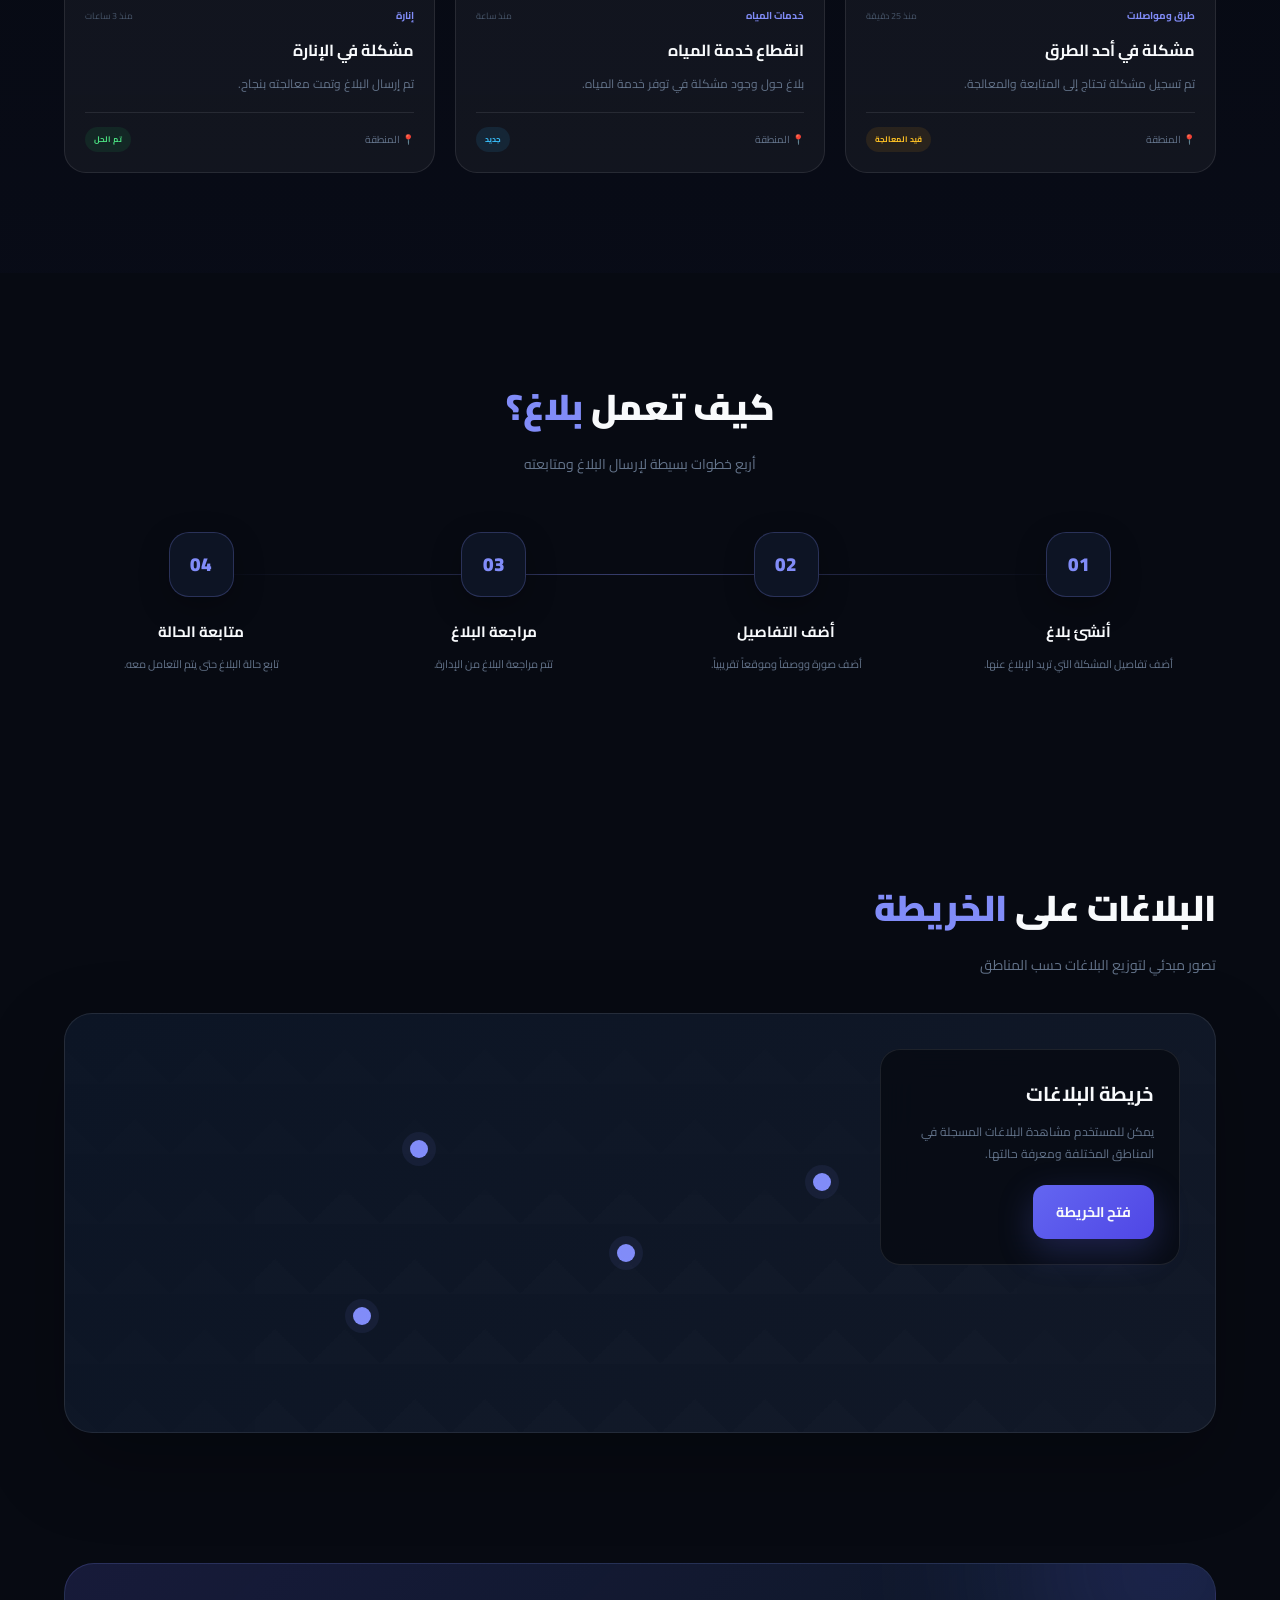
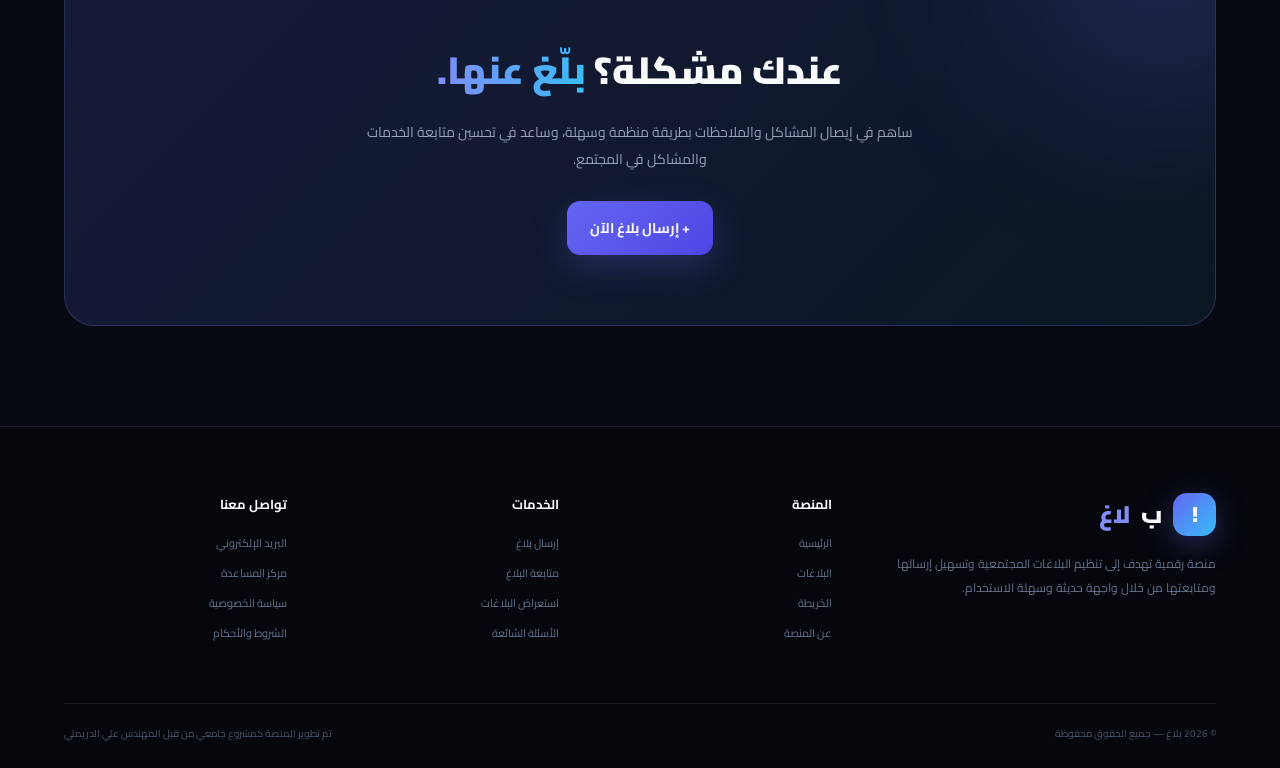
==== commit 62d96482: "Add files via upload" ====
--- a/index.html
+++ b/index.html
@@ -960,7 +960,7 @@
                         تواصل معنا
                     </h4>
 
-                    <a href="#">
+                    <a href="aalderaimli@smail.ucas.edu.ps">
                         البريد الإلكتروني
                     </a>
 
@@ -989,7 +989,7 @@
                 </span>
 
                 <span>
-                    تم تطوير المنصة كمشروع جامعي
+                    تم تطوير المنصة كمشروع جامعي من قبل المهندس علي الدريملي
                 </span>
 
             </div>
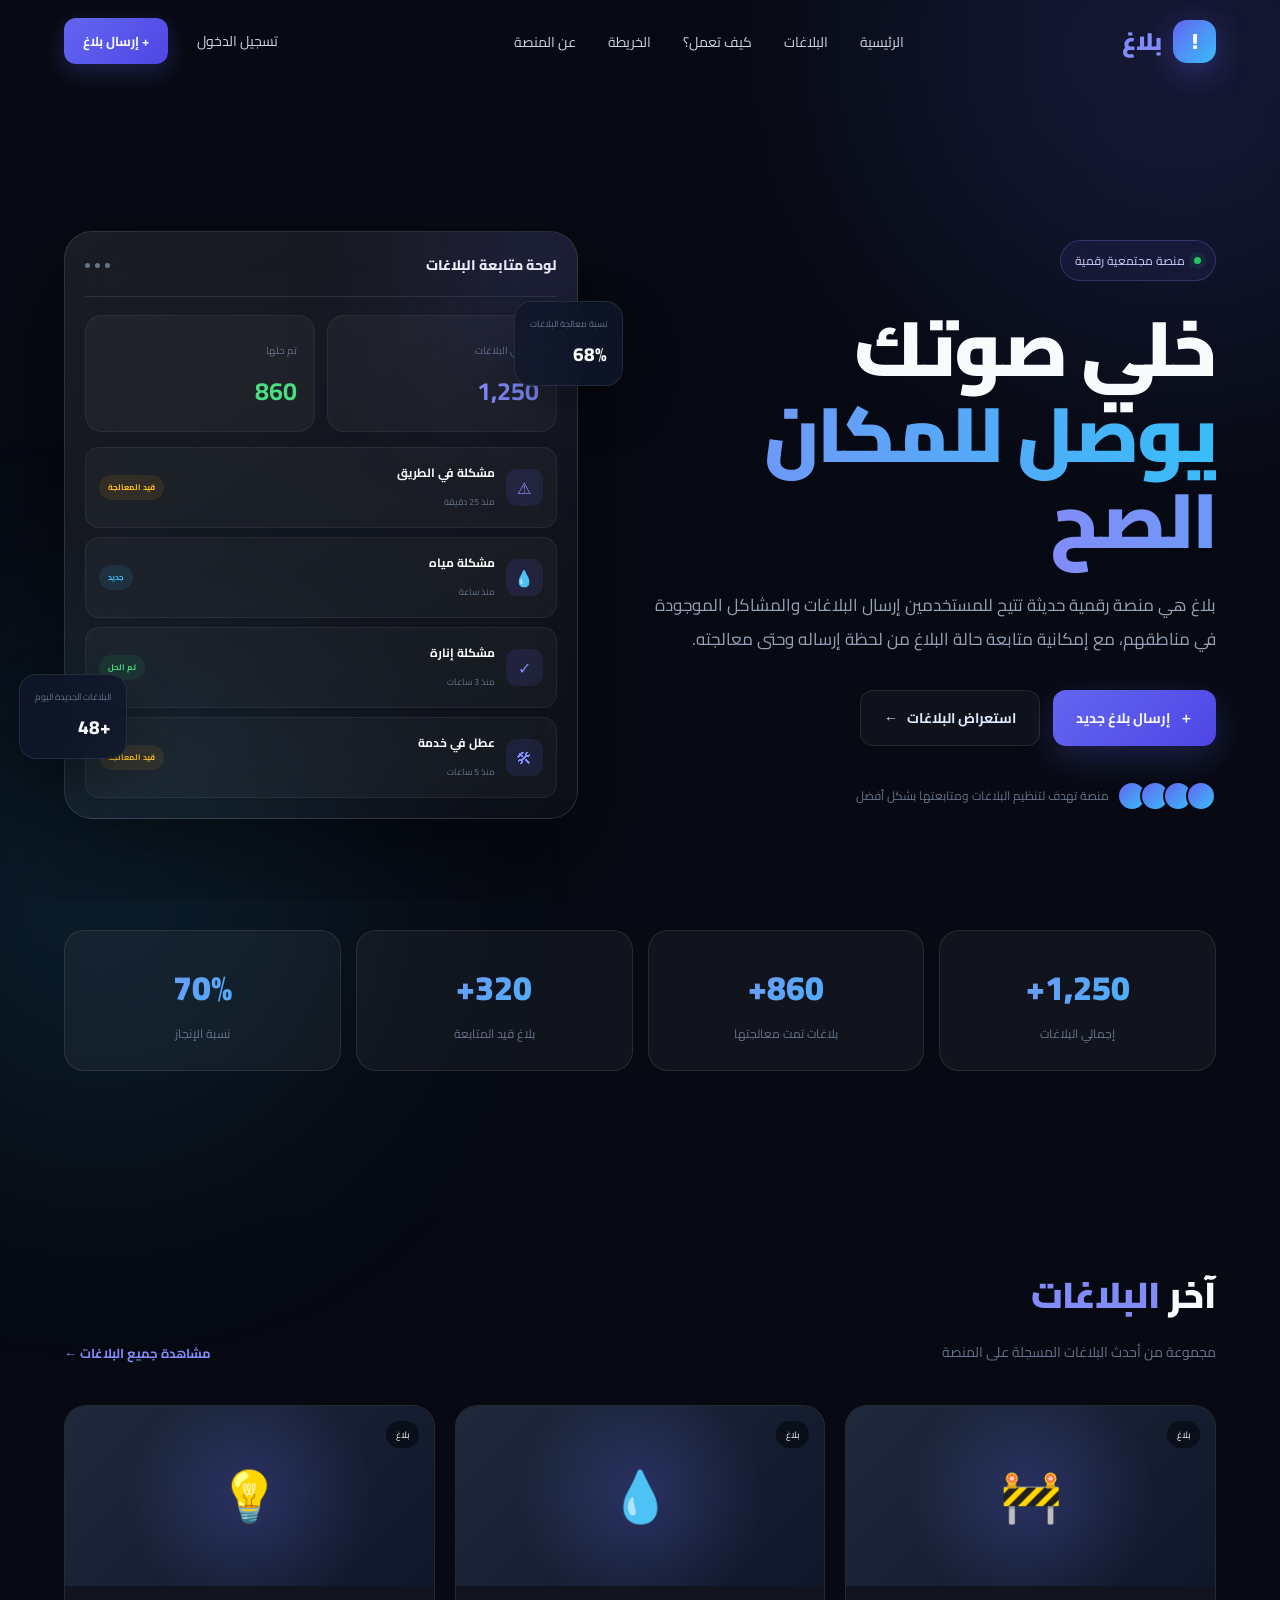
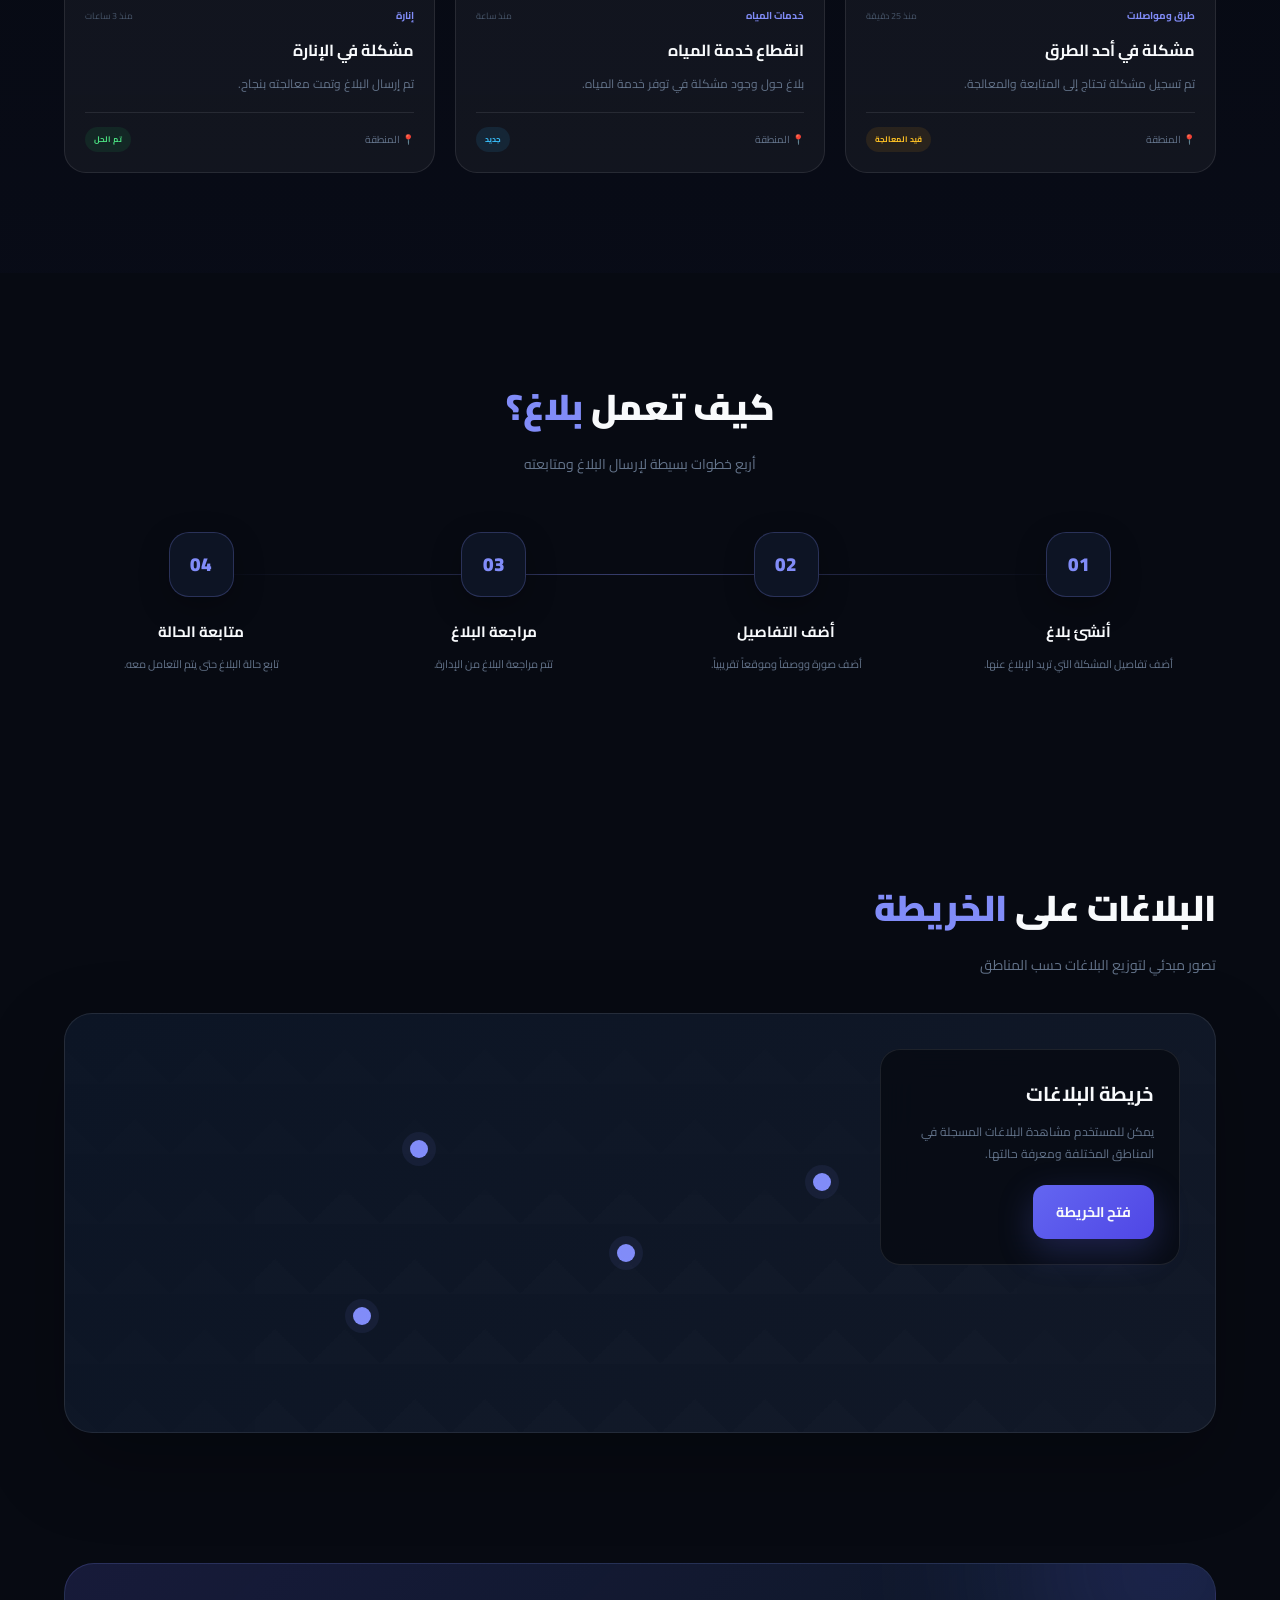
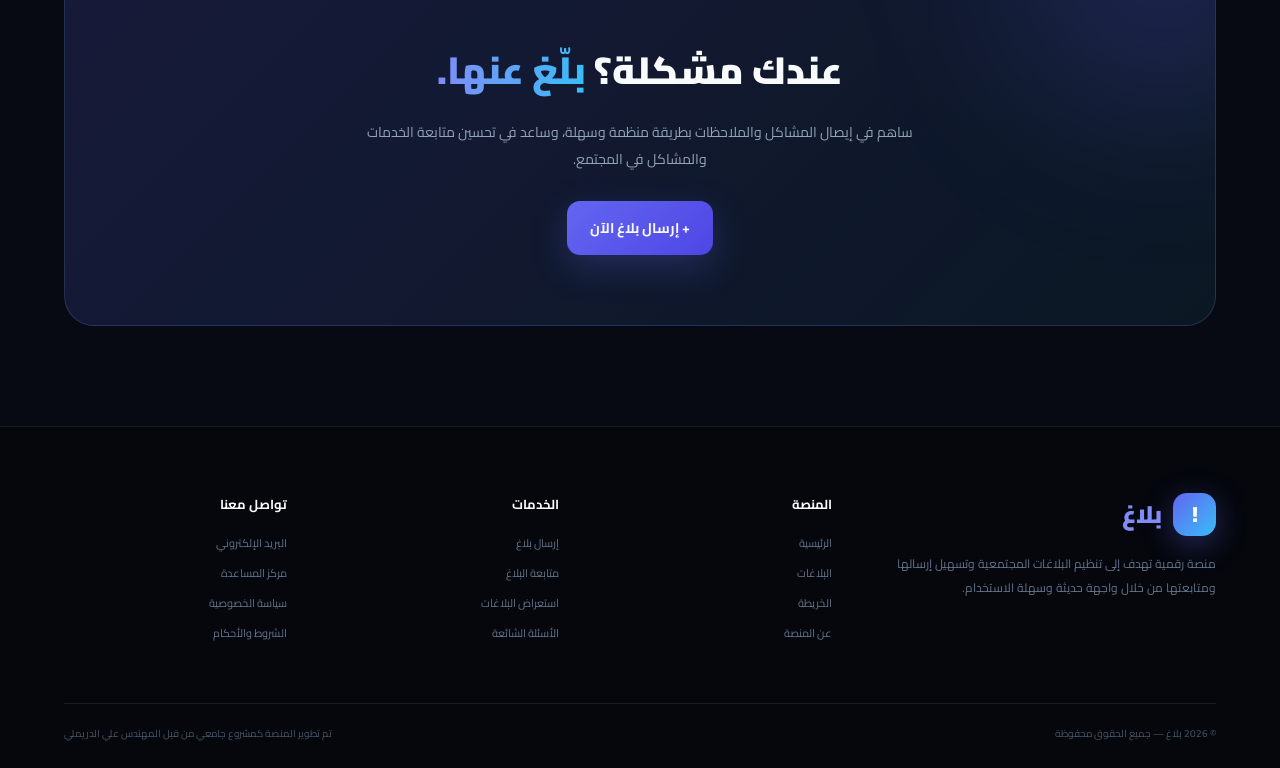
==== commit 569bfa7e: "Add files via upload" ====
--- a/index.html
+++ b/index.html
@@ -891,7 +891,7 @@
                             !
                         </div>
 
-                        ب<span>لاغ</span>
+                        <span>بلاغ</span>
 
                     </a>
 
